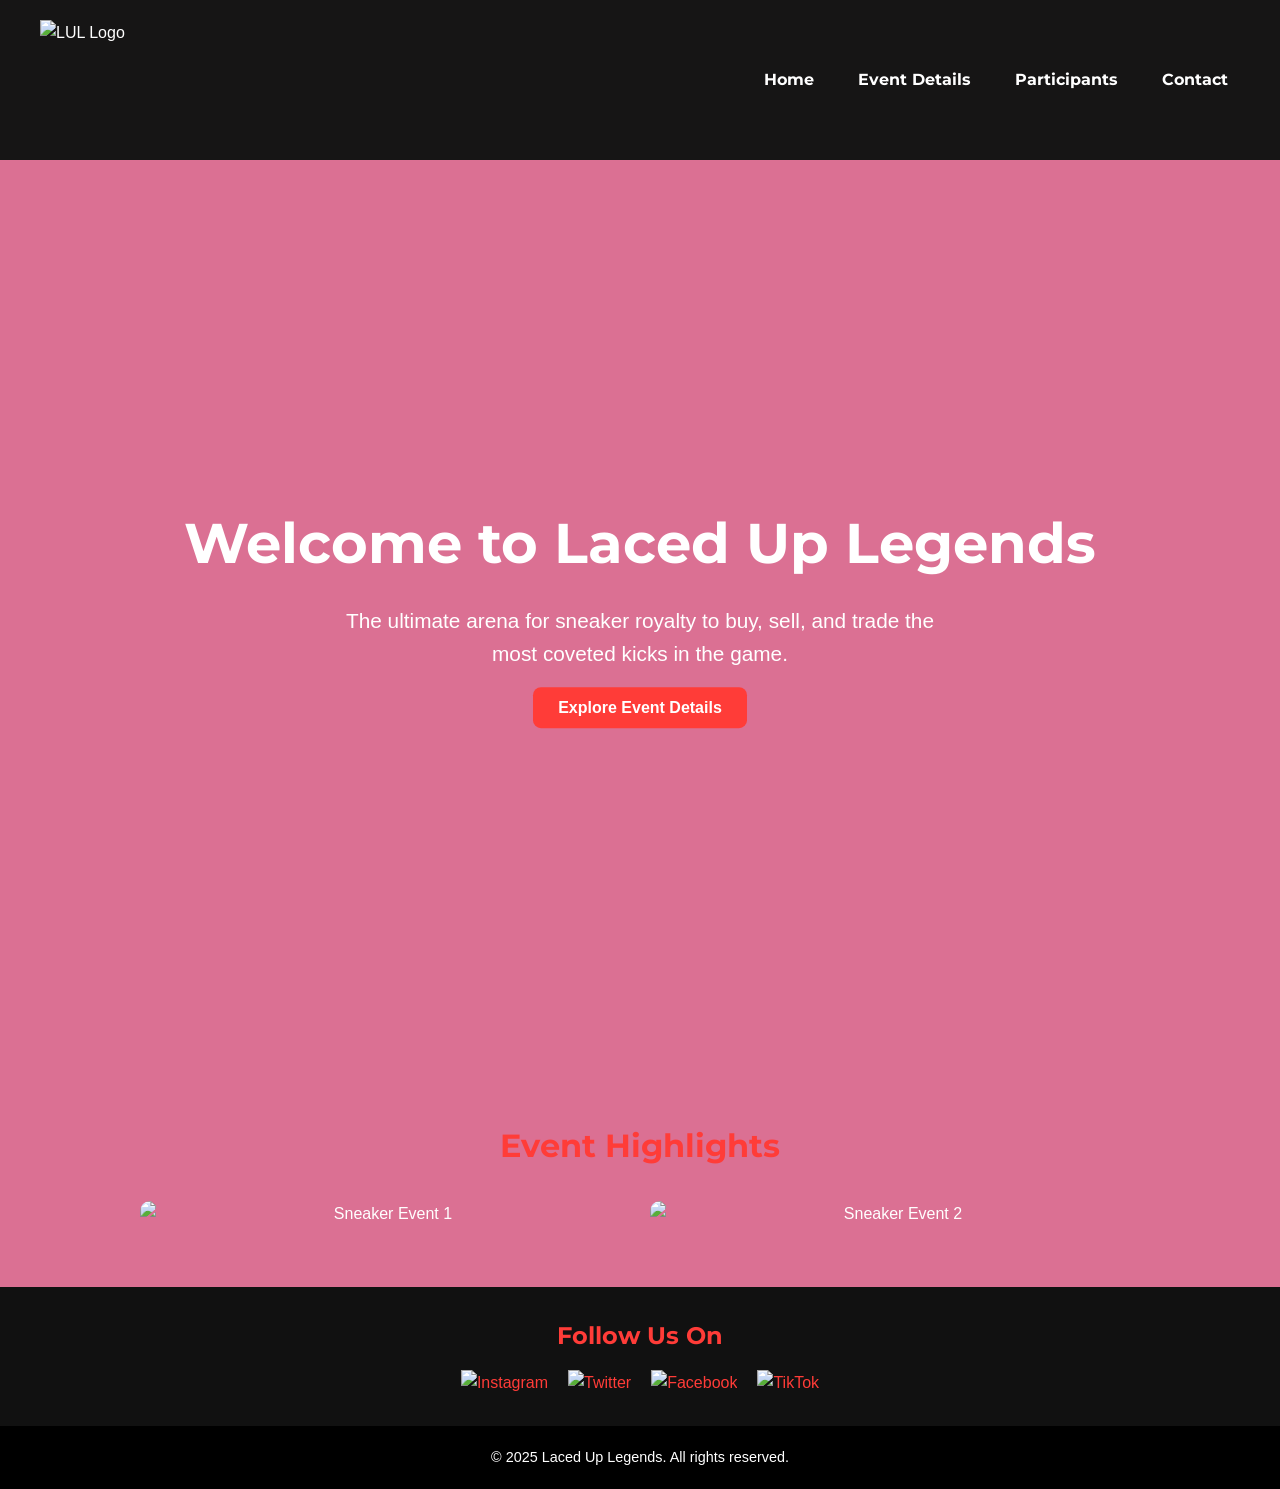
==== index.html @ c06b88d3 "Rename index to index.html" ====
<!DOCTYPE html>
<html lang="en">
<head>
    <meta charset="UTF-8">
    <meta name="viewport" content="width=device-width, initial-scale=1.0">
    <title>Laced Up Legends - Crown Your Kicks. Rule the Drop</title>
    <link rel="stylesheet" href="style.css">
    <link href="https://fonts.googleapis.com/css2?family=Montserrat:wght@700&family=Open+Sans&display=swap" rel="stylesheet">
</head>
<body>
    <header>
        <img src="images/Logo.png" alt="LUL Logo" class="logo">
        <nav>
            <ul>
            <li><a href="index.html">Home</a></li>
            <li><a href="event-detail.html">Event Details</a></li>
            <li><a href="participants.html">Participants</a></li>
            <li><a href="contact.html">Contact</a></li>
            </ul>
        </nav>
    </header>

    <main>
        <section class="hero">
            <video autoplay muted loop class="background-video">
                <source src="images/video.m4v" type="video/mp4">
                Your browser does not support the video tag.
              </video>
              <div class="hero-content">
            <h1>Welcome to Laced Up Legends</h1>
            <p>The ultimate arena for sneaker royalty to buy, sell, and trade the most coveted kicks in the game.</p>
            <a href="event-detail.html" class="cta-button">Explore Event Details</a>
            </div>
        </section>

        <section class="gallery">
            <h2>Event Highlights</h2>
            <div class="image-grid">
              <img src="images/Screenshot 2025-04-21 185503.png" alt="Sneaker Event 1">
              <img src="images/sneakercon-denver-apirl-26-2025.jpg" alt="Sneaker Event 2">
              
        </div>  
        </section>
    </main>

    <section class="socials">
        <h3>Follow Us On</h3>
        <div class="social-icons">
          <a href="#" target="_blank"><img src="images/insta.jpeg" alt="Instagram" /></a>
          <a href="#" target="_blank"><img src="images/twitter.png" alt="Twitter" /></a>
          <a href="#" target="_blank"><img src="images/facebook.png" alt="Facebook" /></a>
          <a href="#" target="_blank"><img src="images/tiktok_PNG3.png" alt="TikTok" /></a>
        </div>
      </section>

    <footer>
        <p>&copy; 2025 Laced Up Legends. All rights reserved.</p>
    </footer>
</body>
</html>
---- style.css ----
* {
    margin: 0;
    padding: 0;
    box-sizing: border-box;
  }
  
  body {
    font-family: 'Segoe UI', Tahoma, Geneva, Verdana, sans-serif;
    background-color: palevioletred;
    color:#FFFFFF;
    line-height: 1.6;
  }
  
  a {
    text-decoration: none;
    color: #FF3C38;
  }
  
  a:hover {
    text-decoration: underline;
    text-decoration-color: #d42e2b;
  }

  ul {
    list-style: none;
  }
  
  header {
    background-color: rgb(22, 21, 21);
    padding: 20px 40px;
    display: flex;
    align-items: center;
    justify-content: space-between;
    flex-wrap: wrap;
  }
  
  .logo {
    height: 120px;
  }
  
  nav ul {
    list-style: none;
    display: flex;
    gap: 20px;
    flex-wrap: wrap;
    align-content: center;
  }
  
  nav ul li a {
    color: #FFFFFF;
    font-weight: bold;
    font-family: 'Montserrat', sans-serif;
    padding: 8px 12px;
    transition: background 0.3s;
  }
  
  .hero {
    position: relative;
    height: 100vh;
    overflow: hidden;
  }
  
  .background-video {
    position: absolute;
    top: 0;
    left: 0;
    width: 100%;
    height: 100%;
    object-fit: cover;
    z-index: -1;
  }
  
  .hero-content {
    position: relative;
    z-index: 1;
    text-align: center;
    top: 50%;
    transform: translateY(-50%);
    color: #fff;
    padding: 0 20px;
  }
  
  .hero-content h1 {
    font-family: 'Montserrat', sans-serif;
    font-size: 3.5rem;
    margin-bottom: 15px;
  }
  
  .hero-content p {
    font-size: 1.3rem;
    margin-bottom: 25px;
    max-width: 600px;
    margin-left: auto;
    margin-right: auto;
  }
  
  .cta-button {
    padding: 12px 25px;
    background-color: #FF3C38;
    color: #fff;
    font-weight: bold;
    border-radius: 8px;
    font-size: 1rem;
    transition: background-color 0.3s;
    cursor: pointer;
    border: none;
  }
  
  .cta-button:hover {
    background-color: #d42e2b;
  }
  
  .gallery {
    padding: 60px 20px;
    text-align: center;
  }
  
  .gallery h2 {
    font-family: 'Montserrat', sans-serif;
    font-size: 2rem;
    margin-bottom: 30px;
    color: #FF3C38;
  }
  
  .image-grid {
    display: grid;
    grid-template-columns: repeat(auto-fit, minmax(250px, 1fr));
    gap: 20px;
    max-width: 1000px;
    margin: 0 auto;
  }
  
  .image-grid img {
    width: 100%;
    border-radius: 10px;
    transition: transform 0.3s ease;
  }
  
  .image-grid img:hover {
    transform: scale(1.05);
  }
  
  .contact-section {
    padding: 60px 20px;
    max-width: 800px;
    margin: 0 auto;
  }
  
  .contact-section h2 {
    font-family: 'Montserrat', sans-serif;
    font-size: 2rem;
    margin-bottom: 20px;
    color: #FF3C38;
  }
  
  .contact-form {
    display: flex;
    flex-direction: column;
    gap: 20px;
  }
  
  .contact-form label {
    font-weight: bold;
    font-size: 1rem;
  }
  
  .contact-form input,
  .contact-form select,
  .contact-form textarea {
    padding: 10px;
    border-radius: 6px;
    border: none;
    font-size: 1rem;
    background-color: #030303;
    color: #fff;
  }
  
  .contact-form input::placeholder,
  .contact-form textarea::placeholder {
    color: #aaa;
  }

  .socials {
    background-color: #111;
    text-align: center;
    padding: 30px 20px;
    color: #fff;
  }
  
  .socials h3 {
    font-family: 'Montserrat', sans-serif;
    font-size: 1.5rem;
    margin-bottom: 15px;
    color: #FF3C38;
  }
  
  .social-icons {
    display: flex;
    justify-content: center;
    gap: 20px;
    flex-wrap: wrap;
  }
  
  .social-icons img {
    width: 35px;
    height: 35px;
    transition: transform 0.3s ease;
  }
  
  .social-icons img:hover {
    transform: scale(1.2);
  }

  footer {
    background-color: #000;
    color: #fff;
    text-align: center;
    padding: 20px;
    font-size: 0.9rem;
  }
  
  .footer-links {
    display: flex;
    justify-content: center;
    gap: 15px;
    margin-bottom: 10px;
  }
  
  .footer-links a {
    color: #fff;
  }

  .event-container {
    max-width: 1200px;
    margin: 50px auto;
    padding: 0 20px;
    text-align: center;
  }
  
  .event-card {
    background: #2A2A2A;
    padding: 30px;
    border-radius: 10px;
    margin-bottom: 40px;
    text-align: center;
  }
  
  .event-card h1 {
    font-size: 2rem;
    color: #FF3C38;
    margin-bottom: 10px;
  }
  
  .event-card h2 {
    font-size: 1.5rem;
    margin-bottom: 15px;
  }
  
  .event-card p {
    margin-bottom: 10px;
    font-size: 1.1rem;
  }
  
  .event-actions {
    display: flex;
    justify-content: center;
    gap: 15px;
    margin: 20px 0;
    flex-wrap: wrap;
  }
  
  .event-actions a,
  .toggle-label {
    background-color: #FF3C38;
    color: #fff;
    padding: 10px 15px;
    border-radius: 6px;
    font-weight: bold;
    transition: background-color 0.3s;
    display: inline-block;
    cursor: pointer;
  }
  
  .event-actions a:hover,
  .toggle-label:hover {
    background-color: #d42e2b;
  }
  
  .event-address {
    margin-top: 20px;
    font-size: 0.9rem;
    color: #ccc;
  }
  
  .event-banner {
    text-align: center;
    margin: 20px auto 40px;
    max-width: 800px;
    padding: 0 20px;
  }
  
  .event-banner img {
    max-width: 100%;
    height: auto;
    border-radius: 8px;
    box-shadow: 0 4px 8px rgba(0, 0, 0, 0.1);
  }
  
  .activities-section h2,
  .activities-title {
    font-size: 2rem;
    color: #FF3C38;
    margin: 20px 0;
  }

  .toggle-checkbox {
    display: none;
  }
  
  .toggle-checkbox:checked + .toggle-label + .hidden-info {
    display: block;
    margin-top: 10px;
    padding: 15px;
    background-color: #141414;
    border-radius: 8px;
    color: #fff;
  }
  
  .hidden-info {
    display: none;
  }

  @media (max-width: 768px) {
    nav ul {
      flex-direction: column;
      gap: 10px;
    }
  
    .logo {
      margin-bottom: 10px;
    }
  
    .hero-content h1 {
      font-size: 2.5rem;
    }
  
    .gallery h2,
    .contact-section h2,
    .activities-section h2 {
      font-size: 1.5rem;
    }
  
    .image-grid {
      grid-template-columns: repeat(auto-fit, minmax(200px, 1fr));
    }
  }
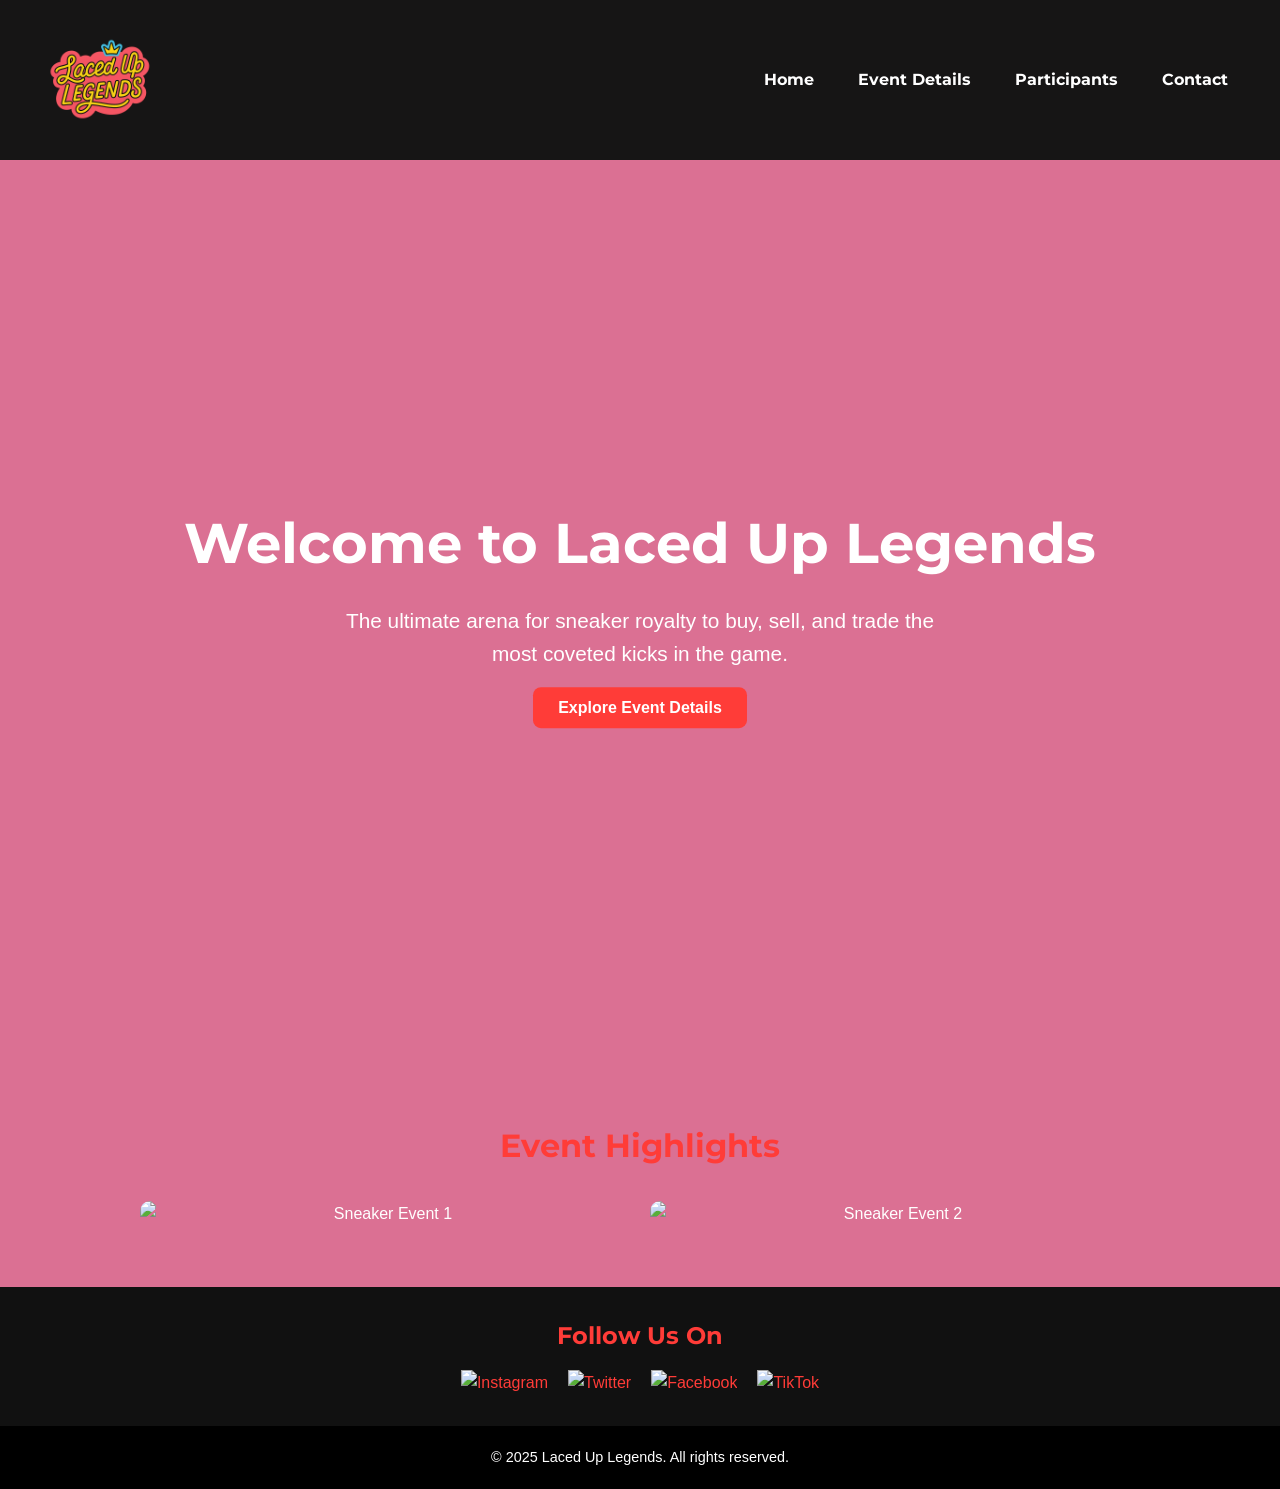
==== commit b254a024: "Fix logo image source path in index.html" ====
--- a/index.html
+++ b/index.html
@@ -1,4 +1,3 @@
-
 <!DOCTYPE html>
 <html lang="en">
 <head>
@@ -10,7 +9,7 @@
 </head>
 <body>
     <header>
-        <img src="images/Logo.png" alt="LUL Logo" class="logo">
+        <img src="images/images/Logo.png" alt="LUL Logo" class="logo">
         <nav>
             <ul>
             <li><a href="index.html">Home</a></li>
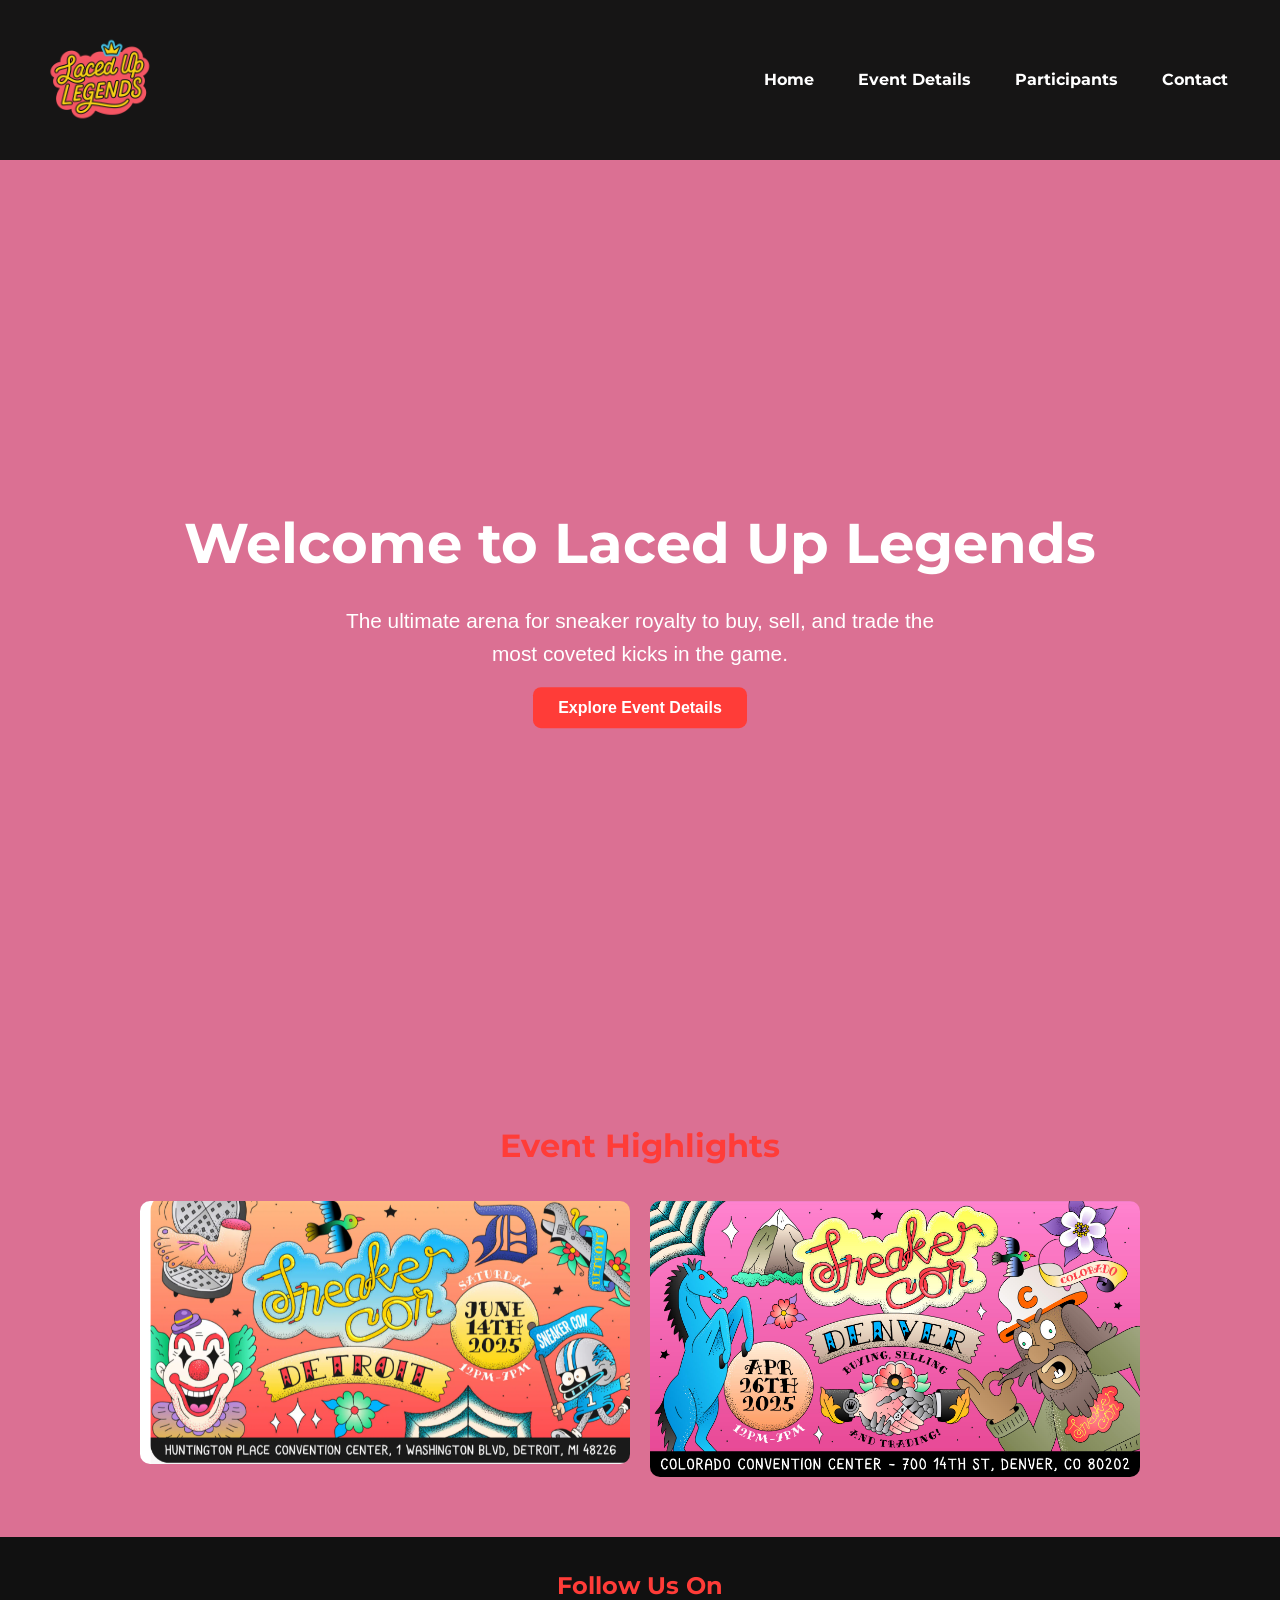
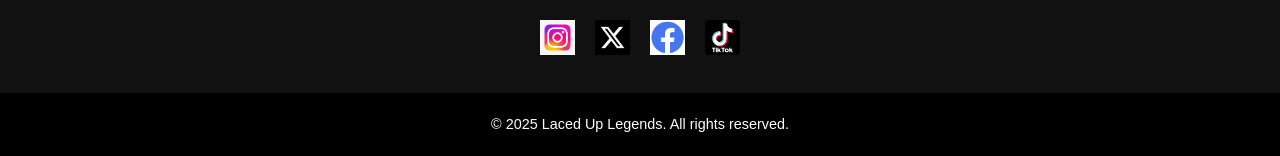
==== commit d91781e0: "Fix image paths in index.html" ====
--- a/index.html
+++ b/index.html
@@ -23,7 +23,7 @@
     <main>
         <section class="hero">
             <video autoplay muted loop class="background-video">
-                <source src="images/video.m4v" type="video/mp4">
+                <source src="images/images/video.m4v" type="video/mp4">
                 Your browser does not support the video tag.
               </video>
               <div class="hero-content">
@@ -36,8 +36,8 @@
         <section class="gallery">
             <h2>Event Highlights</h2>
             <div class="image-grid">
-              <img src="images/Screenshot 2025-04-21 185503.png" alt="Sneaker Event 1">
-              <img src="images/sneakercon-denver-apirl-26-2025.jpg" alt="Sneaker Event 2">
+              <img src="images/images/Screenshot 2025-04-21 185503.png" alt="Sneaker Event 1">
+              <img src="images/images/sneakercon-denver-apirl-26-2025.jpg" alt="Sneaker Event 2">
               
         </div>  
         </section>
@@ -46,10 +46,10 @@
     <section class="socials">
         <h3>Follow Us On</h3>
         <div class="social-icons">
-          <a href="#" target="_blank"><img src="images/insta.jpeg" alt="Instagram" /></a>
-          <a href="#" target="_blank"><img src="images/twitter.png" alt="Twitter" /></a>
-          <a href="#" target="_blank"><img src="images/facebook.png" alt="Facebook" /></a>
-          <a href="#" target="_blank"><img src="images/tiktok_PNG3.png" alt="TikTok" /></a>
+          <a href="#" target="_blank"><img src="images/images/insta.jpeg" alt="Instagram" /></a>
+          <a href="#" target="_blank"><img src="images/images/twitter.png" alt="Twitter" /></a>
+          <a href="#" target="_blank"><img src="images/images/facebook.png" alt="Facebook" /></a>
+          <a href="#" target="_blank"><img src="images/images/tiktok_PNG3.png" alt="TikTok" /></a>
         </div>
       </section>
 
